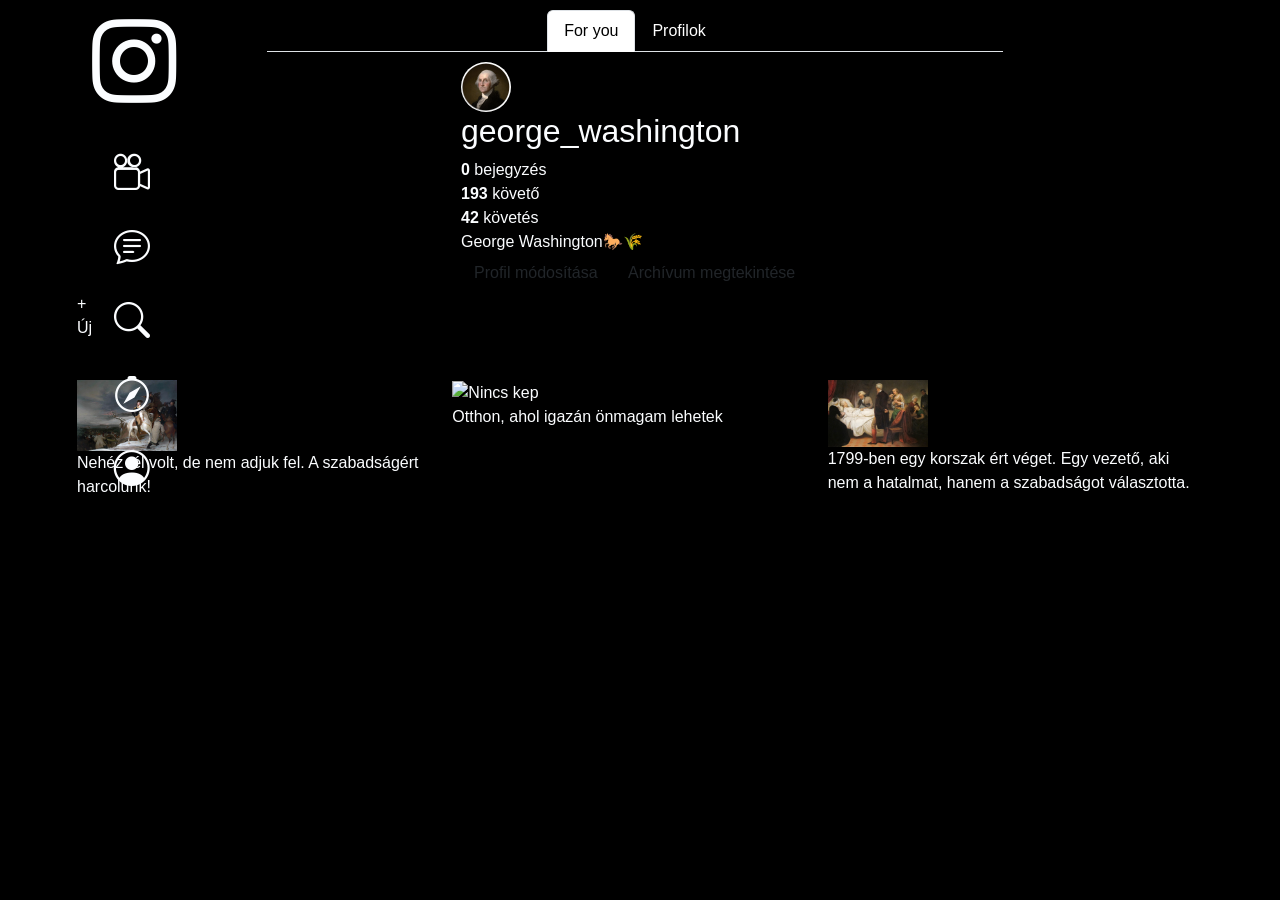
==== profilgeorge.html @ b86507fc "profilegeroge update" ====
<!-- feed - gorgetheto oldal -->

<!DOCTYPE html>
<html lang="hu">
<head>
    <meta charset="UTF-8">
    <meta name="viewport" content="width=device-width, initial-scale=1.0">
    <title>Pataky Dániel - Rácz Brigitta</title>
    <meta name="keywords" content="scroll-feed, fooldal">
    <meta name="description" content="scrolling feed">
    <link rel="shortcut icon" href="szovegek_forrasok/insta.png" type="image/x-icon">
    <link href="https://cdn.jsdelivr.net/npm/bootstrap@5.3.3/dist/css/bootstrap.min.css" rel="stylesheet">
    <script src="https://cdn.jsdelivr.net/npm/bootstrap@5.3.3/dist/js/bootstrap.bundle.min.js"></script>
    <script src="https://cdn.jsdelivr.net/npm/@popperjs/core@2.11.8/dist/umd/popper.min.js" integrity="sha384-I7E8VVD/ismYTF4hNIPjVp/Zjvgyol6VFvRkX/vR+Vc4jQkC+hVqc2pM8ODewa9r" crossorigin="anonymous"></script>
    <script src="https://cdn.jsdelivr.net/npm/bootstrap@5.3.8/dist/js/bootstrap.min.js" integrity="sha384-G/EV+4j2dNv+tEPo3++6LCgdCROaejBqfUeNjuKAiuXbjrxilcCdDz6ZAVfHWe1Y" crossorigin="anonymous"></script>
    <link href="https://cdn.jsdelivr.net/npm/bootstrap-icons/font/bootstrap-icons.css" rel="stylesheet">
    <script src="egyéb/script.js"></script>
    <link rel="stylesheet" href="profilgeorge.css">

</head>
<body>
    <main class="container">
    <div class="row">
        <aside id="left" class="col-md-2">
            
            <div class="baloldali_menu">
            <i class="insta_logo bi bi-instagram"></i>
            <div class="alsobb_resz">
            <i class="bi bi-camera-reels"></i>
            <i class="bi bi-chat-text"></i>
            <i class="bi bi-search"></i>
            <i class="bi bi-compass"></i>
            <i class="bi bi-person-circle"></i>
            </div>
            </div>
            <!-- ebbe lesz a bal oldali menurendszer -->
        </aside>
        <nav class="col-md-8 ">
           <ul class="nav nav-tabs justify-content-center ">
        <li class="nav-item">
            <a class="nav-link active" href="index.html">For you</a>
        </li>
        <li class="nav-item">
            <a class="nav-link" href="#">Profilok</a>
        </li>
        </ul>
        </nav>
    </div>
  

    <div class="col-md-2"></div>
    
            <section id="feed">
              
               <div class="container col-md-4">
                <section id="stories"><!-- insta storyk -->
                <div class="pfp_kep">
                  <img src="story_kepek/s-l1200.png" alt="washington">
                </div>
            </section>

    

    <div class="pfp-info">
      <h2>george_washington</h2>

      <div class="stats">
        <div><b>0</b> bejegyzés</div>
        <div><b>193</b> követő</div>
        <div><b>42</b> követés</div>
      </div>

      <div>George Washington🐎🌾</div>

      <div class="buttons">
        <button class="btn">Profil módosítása</button>
        <button class="btn">Archívum megtekintése</button>
      </div>
    </div>
  </div>

  <div class="sztori">
    <div class="sztorikor">+</div>
    <div>Új</div>
  </div>

  <div class="grid">
    <div class="poszt">
      <img src="georgewashington/elsoharc.jpg" alt="Nincs kep">
      <p>Nehéz tél volt, de nem adjuk fel. A szabadságért harcolunk!</p>
    </div>
    <div class="poszt">
      <img src="georgewashington/otthonbirtok.jpg" alt="Nincs kep">
      <p>Otthon, ahol igazán önmagam lehetek</p>
    </div>
    <div class="poszt">
      <img src="georgewashington/halal.jpg" alt="Nincs kep">
      <p>1799-ben egy korszak ért véget. Egy vezető, aki nem a hatalmat, hanem a szabadságot választotta.<p>
    </div>
  </div>

</div>
            </section>
        </article>
        
    </main>
</body>
</html>
---- profilgeorge.css ----
body {
    background: #000000;
    color: #fbfdff;
    font-family: Helvetica, Arial, sans-serif;
    font-size: 16px;
    margin-right: 10px;
    border-radius: 8px;
    cursor: pointer;
}


.insta_logo {
    font-size: 3.5em;
}

.baloldali_menu {
    position: fixed;
    font-size: 1.5em;
    margin-left: 15px;
    display: grid;
    gap: 20px;
}

.alsobb_resz {
    display: grid;
    font-size: 1.5em;
    margin-left: 22px;
    gap: 20px;
}

nav {
    padding: 10px;
}

.nav-link {
    color: white;
}

.nav-link:hover {
    color: white;
}

.pfp_kep img {
    width: 100%;
    border-radius: 70%;
    max-width: 50px;
}

.poszt img {
    max-width: 100px;
}


.grid {
    margin-top: 40px;
    display: grid;
    grid-template-columns: repeat(3, 1fr);
    gap: 10px;
}

section {
    margin: auto;
}
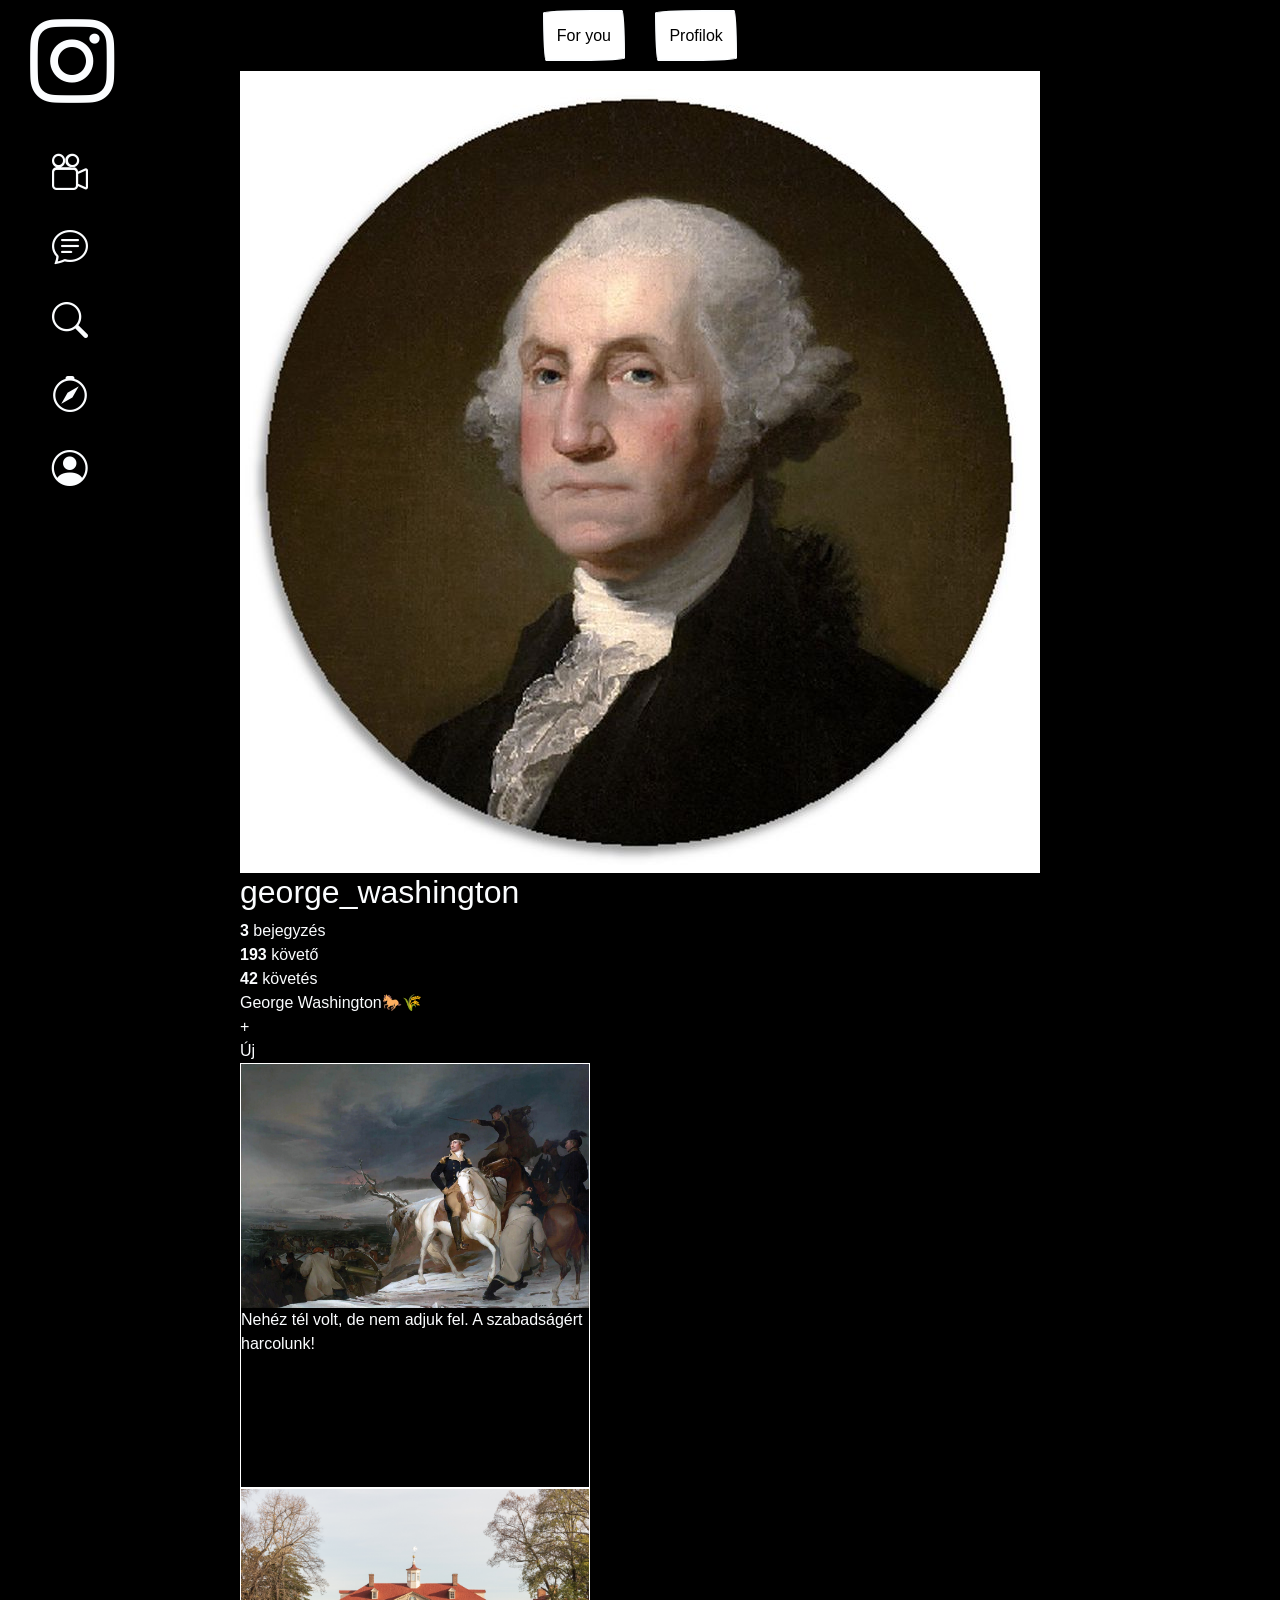
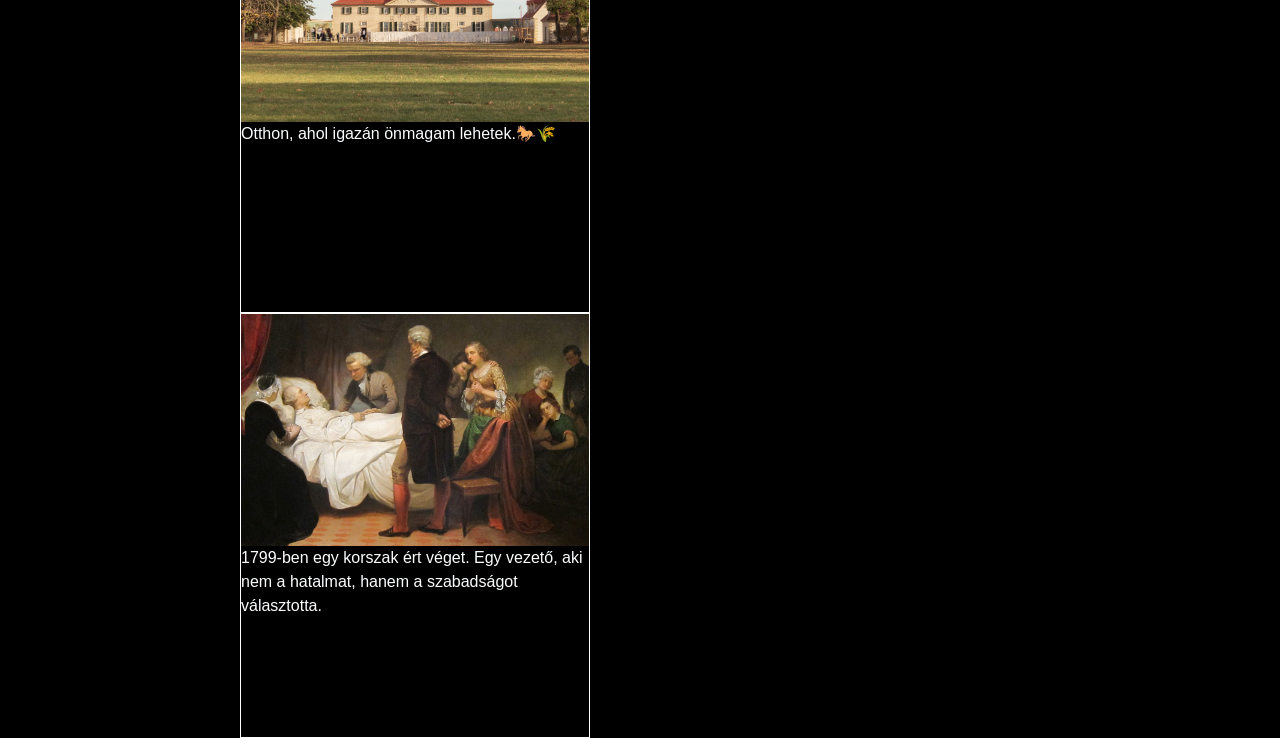
==== commit 392fcde4: "tovabbi fixek" ====
--- a/profilgeorge.html
+++ b/profilgeorge.html
@@ -1,5 +1,3 @@
-<!-- feed - gorgetheto oldal -->
-
 <!DOCTYPE html>
 <html lang="hu">
 <head>
@@ -15,94 +13,64 @@
     <script src="https://cdn.jsdelivr.net/npm/bootstrap@5.3.8/dist/js/bootstrap.min.js" integrity="sha384-G/EV+4j2dNv+tEPo3++6LCgdCROaejBqfUeNjuKAiuXbjrxilcCdDz6ZAVfHWe1Y" crossorigin="anonymous"></script>
     <link href="https://cdn.jsdelivr.net/npm/bootstrap-icons/font/bootstrap-icons.css" rel="stylesheet">
     <script src="egyéb/script.js"></script>
-    <link rel="stylesheet" href="profilgeorge.css">
-
+    <link rel="stylesheet" href="egyéb/main.css">
 </head>
 <body>
-    <main class="container">
-    <div class="row">
-        <aside id="left" class="col-md-2">
-            
-            <div class="baloldali_menu">
+    <aside id="left">
+        <div class="baloldali_menu">
             <i class="insta_logo bi bi-instagram"></i>
             <div class="alsobb_resz">
-            <i class="bi bi-camera-reels"></i>
-            <i class="bi bi-chat-text"></i>
-            <i class="bi bi-search"></i>
-            <i class="bi bi-compass"></i>
-            <i class="bi bi-person-circle"></i>
+                <i class="bi bi-camera-reels"></i>
+                <i class="bi bi-chat-text"></i>
+                <i class="bi bi-search"></i>
+                <i class="bi bi-compass"></i>
+                <i class="bi bi-person-circle"></i>
             </div>
+        </div>
+    </aside>
+    <main>
+        <nav>
+            <ul>
+                <li><a href="index.html">For you</a></li>
+                <li><a href="#">Profilok</a></li>
+            </ul>
+        </nav>
+
+        <section id="feed">
+            <div class="pfp_kep">
+                <img src="story_kepek/$n4.jpg" alt="washington">
             </div>
-            <!-- ebbe lesz a bal oldali menurendszer -->
-        </aside>
-        <nav class="col-md-8 ">
-           <ul class="nav nav-tabs justify-content-center ">
-        <li class="nav-item">
-            <a class="nav-link active" href="index.html">For you</a>
-        </li>
-        <li class="nav-item">
-            <a class="nav-link" href="#">Profilok</a>
-        </li>
-        </ul>
-        </nav>
-    </div>
-  
 
-    <div class="col-md-2"></div>
-    
-            <section id="feed">
-              
-               <div class="container col-md-4">
-                <section id="stories"><!-- insta storyk -->
-                <div class="pfp_kep">
-                  <img src="story_kepek/s-l1200.png" alt="washington">
+            <div class="pfp-info">
+                <h2>george_washington</h2>
+                <div class="stats">
+                    <div><b>3</b> bejegyzés</div>
+                    <div><b>193</b> követő</div>
+                    <div><b>42</b> követés</div>
                 </div>
-            </section>
+                <div>George Washington🐎🌾</div>
+            </div>
 
-    
+            <div class="sztori">
+                <div class="sztorikor">+</div>
+                <div>Új</div>
+            </div>
 
-    <div class="pfp-info">
-      <h2>george_washington</h2>
-
-      <div class="stats">
-        <div><b>0</b> bejegyzés</div>
-        <div><b>193</b> követő</div>
-        <div><b>42</b> követés</div>
-      </div>
-
-      <div>George Washington🐎🌾</div>
-
-      <div class="buttons">
-        <button class="btn">Profil módosítása</button>
-        <button class="btn">Archívum megtekintése</button>
-      </div>
-    </div>
-  </div>
-
-  <div class="sztori">
-    <div class="sztorikor">+</div>
-    <div>Új</div>
-  </div>
-
-  <div class="grid">
-    <div class="poszt">
-      <img src="georgewashington/elsoharc.jpg" alt="Nincs kep">
-      <p>Nehéz tél volt, de nem adjuk fel. A szabadságért harcolunk!</p>
-    </div>
-    <div class="poszt">
-      <img src="georgewashington/otthonbirtok.jpg" alt="Nincs kep">
-      <p>Otthon, ahol igazán önmagam lehetek</p>
-    </div>
-    <div class="poszt">
-      <img src="georgewashington/halal.jpg" alt="Nincs kep">
-      <p>1799-ben egy korszak ért véget. Egy vezető, aki nem a hatalmat, hanem a szabadságot választotta.<p>
-    </div>
-  </div>
-
-</div>
-            </section>
-        </article>
-        
+            <div class="grid">
+                <div class="poszt">
+                    <img src="georgewashington/$n01.jpg" alt="Nincs kep">
+                    <p>Nehéz tél volt, de nem adjuk fel. A szabadságért harcolunk!</p>
+                </div>
+                <div class="poszt">
+                    <img src="georgewashington/$n04.jpg" alt="Nincs kep">
+                    <p>Otthon, ahol igazán önmagam lehetek.🐎🌾</p>
+                </div>
+                <div class="poszt">
+                    <img src="georgewashington/$n03.jpg" alt="Nincs kep">
+                    <p>1799-ben egy korszak ért véget. Egy vezető, aki nem a hatalmat, hanem a szabadságot választotta.</p>
+                </div>
+            </div>
+        </section>
     </main>
 </body>
 </html>
--- a/egyéb/main.css
+++ b/egyéb/main.css
@@ -0,0 +1,228 @@
+body {
+    background: #000000;
+    color: #fbfdff;
+    font-family: Helvetica, Arial, sans-serif;
+    font-size: 16px;
+
+}
+
+main {
+    margin: 0 auto;
+    max-width: 800px;
+}
+
+nav {
+    border-bottom: solid 2px white;
+    text-align: center;
+    padding: 10px;
+}
+
+li {
+
+
+  align-self: center;
+  background-color: #fff;
+  border-radius: 15px 225px 255px 15px 15px 255px 225px 15px;
+  border-style: solid;
+  border-width: 2px;
+  cursor: pointer;
+  font-size: 1rem;
+  line-height: 23px;
+  padding: .75rem;
+  border-bottom-left-radius: 15px 255px;
+  border-bottom-right-radius: 225px 15px;
+  border-top-left-radius: 255px 15px;
+  border-top-right-radius: 15px 225px;
+  
+
+}
+
+nav a {
+    text-decoration: none;
+    color: rgb(0, 0, 0);
+
+
+}
+ul {
+    display: grid;
+    grid-template-columns: 1fr 1fr;
+    list-style-type: none;
+    gap: 30px;
+    width: fit-content;
+    margin: 0 auto;
+    padding: 0;
+}
+.poszt {
+    width: 350px;
+    height: 425px;
+    border: 1px solid white;
+}
+
+.cimsor {
+    display: inline-flex;
+    font-size: small;
+}
+
+.cimsor h2 {
+    margin-top: 12px;
+}
+
+.cimsor p {
+    margin-left: 3px;
+    margin-top: 20px;
+}
+
+.cimsor img {
+    border-radius: 70%;
+    max-width: 50px;
+}
+
+.poszt img {
+    width: 100%;
+}
+
+.btn-outline-danger{
+    border: none;
+}
+
+.megosztas {
+    padding-left: 12px;
+}
+
+.pipa {
+    margin-top: 19px;
+    margin-left: 3px;
+}
+
+.pipa_alul {
+    margin-top: 4px;
+    margin-left: 3px;
+    font-size: 0.75em;
+}
+
+.posztszoveg {
+    font-size: 0.95em;
+    margin-left: 5px;
+}
+
+.cimsor_alul {
+    padding: 5px;
+     margin-top: 0;
+     display: inline-flex;
+     font-size: small;
+}
+.insta_logo {
+    font-size: 3.5em;
+
+}
+
+.stories_kepek img {
+    border-radius: 100%;
+    max-width: 100px;
+    max-height: 100px;
+    border: 2px solid red;
+}
+
+/* ezt muszaj volt flexel mert mashogy nem ment. */
+.stories_kepek {
+    margin-top: 20px;
+    gap: 75px;
+    margin-bottom:30px;
+    display: flex;
+    justify-content: center;
+
+}
+
+
+.stories_kepek img:hover {
+    cursor: pointer;
+}
+
+#washington_story i:hover, #napoleon_story i:hover {
+    cursor: pointer;
+}
+
+#washington_story img, #napoleon_story img {
+    max-width: 90%;
+    max-height: 90%;
+    margin-top: 50px;
+}
+
+#washington_story,#napoleon_story {
+    position: fixed;   
+    text-align: center;
+    top: 0;
+    left: 0;
+    width: 100%;
+    height: 100%;
+    background: rgba(0,0,0,0.9); 
+    display: none; 
+    z-index: 9999;
+}
+
+#washington_story i, #napoleon_story i {
+    font-size: 3em;
+    position: absolute;
+    right: 5px;
+}
+
+.baloldali_menu {
+    position: fixed;
+    left:0;
+    font-size: 1.5em;
+    margin-left: 30px;
+    display: grid;
+    gap: 20px;
+
+}
+.alsobb_resz {
+    display: grid;
+    font-size: 1.5em;
+    margin-left: 22px;
+    gap: 20px;
+
+}
+
+
+
+
+@media screen and (max-width:775px) {
+    .baloldali_menu {
+        position: relative;
+        grid-template-columns: 1fr 1fr;
+    }
+    .alsobb_resz {
+        grid-template-columns: 1fr 1fr 1fr 1fr 1fr;
+        padding: 10px;
+        align-items: center;
+        margin: auto;
+    }
+    
+}
+@media screen and (max-width:420px) {
+    .alsobb_resz {
+        grid-template-columns: 1fr 1fr 1fr;
+    }
+    .poszt {
+        height: 425px;
+        width: 300px;
+    }
+    ul {
+        grid-template-columns: 1fr;
+    }
+
+    
+}
+@media screen and (max-width:320px) {
+    .alsobb_resz {
+        grid-template-columns: 1fr 1fr ;
+    }
+    .poszt {
+        height: 425px;
+        width: 250px;
+    }
+    #washington_story i, #napoleon_story i {
+        font-size: 2em;
+    }
+    
+}
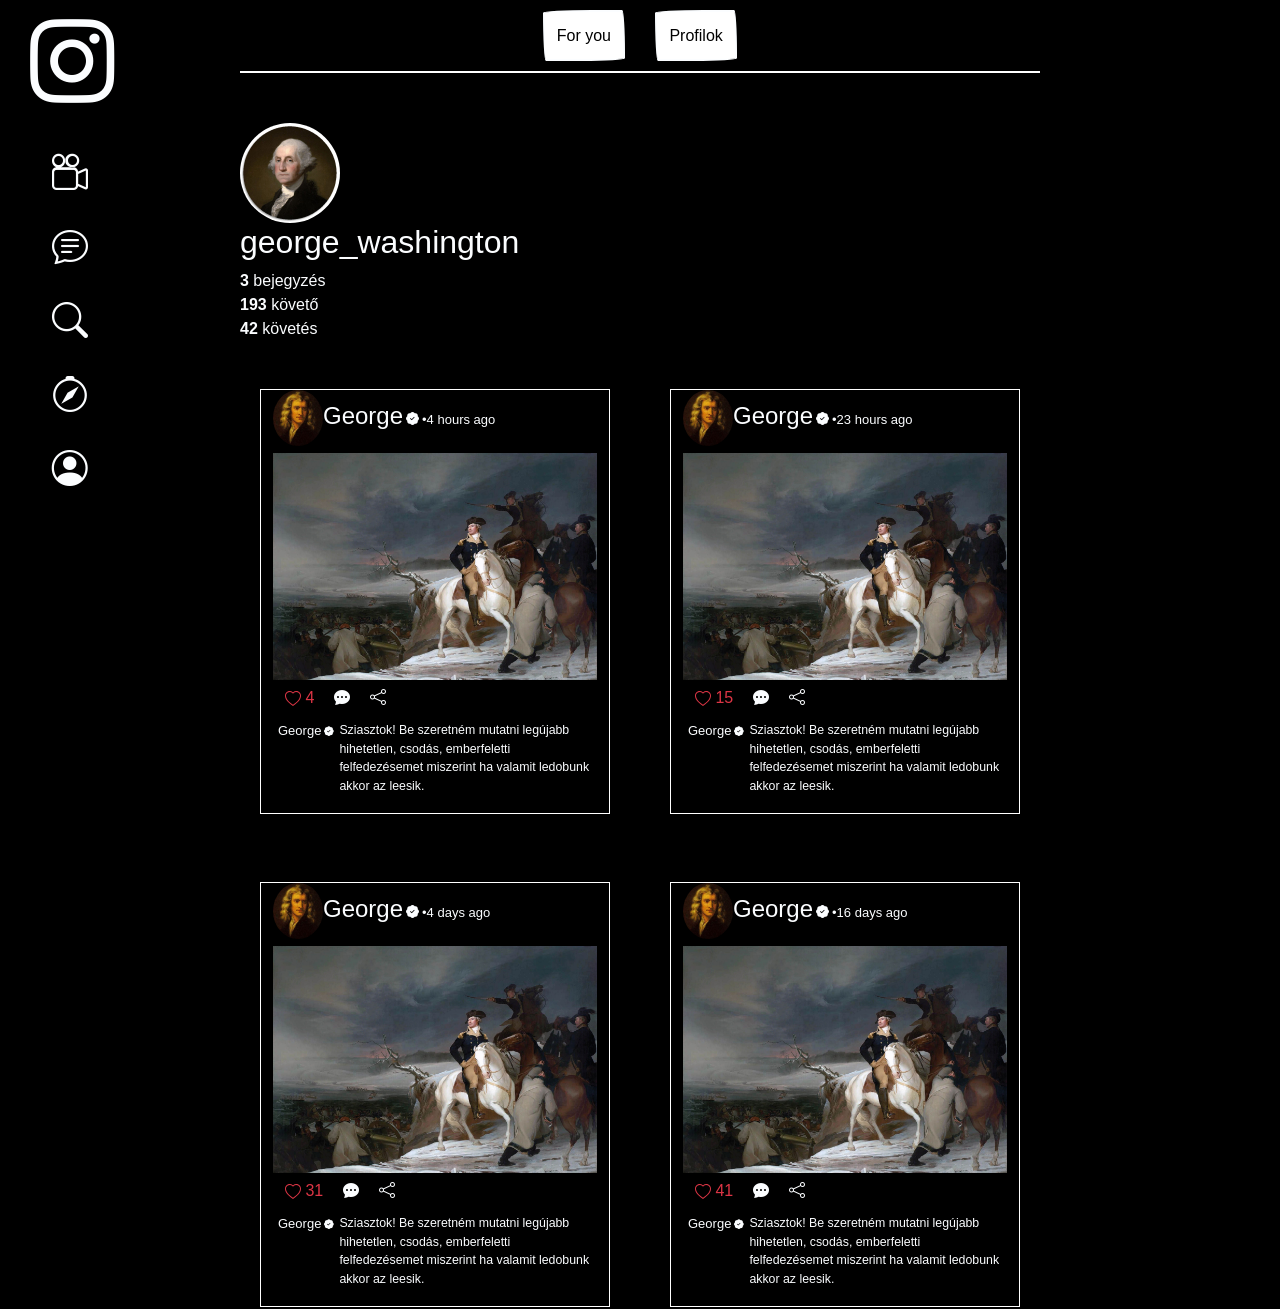
==== commit 07666651: "george profil fejlesztes" ====
--- a/profilgeorge.html
+++ b/profilgeorge.html
@@ -13,7 +13,7 @@
     <script src="https://cdn.jsdelivr.net/npm/bootstrap@5.3.8/dist/js/bootstrap.min.js" integrity="sha384-G/EV+4j2dNv+tEPo3++6LCgdCROaejBqfUeNjuKAiuXbjrxilcCdDz6ZAVfHWe1Y" crossorigin="anonymous"></script>
     <link href="https://cdn.jsdelivr.net/npm/bootstrap-icons/font/bootstrap-icons.css" rel="stylesheet">
     <script src="egyéb/script.js"></script>
-    <link rel="stylesheet" href="egyéb/main.css">
+    <link rel="stylesheet" href="/profilgeorge.css">
 </head>
 <body>
     <aside id="left">
@@ -36,39 +36,153 @@
             </ul>
         </nav>
 
-        <section id="feed">
             <div class="pfp_kep">
                 <img src="story_kepek/$n4.jpg" alt="washington">
             </div>
 
             <div class="pfp-info">
                 <h2>george_washington</h2>
+                </div>
                 <div class="stats">
                     <div><b>3</b> bejegyzés</div>
                     <div><b>193</b> követő</div>
                     <div><b>42</b> követés</div>
-                </div>
-                <div>George Washington🐎🌾</div>
+                
             </div>
 
-            <div class="sztori">
-                <div class="sztorikor">+</div>
-                <div>Új</div>
-            </div>
 
-            <div class="grid">
-                <div class="poszt">
-                    <img src="georgewashington/$n01.jpg" alt="Nincs kep">
-                    <p>Nehéz tél volt, de nem adjuk fel. A szabadságért harcolunk!</p>
-                </div>
-                <div class="poszt">
-                    <img src="georgewashington/$n04.jpg" alt="Nincs kep">
-                    <p>Otthon, ahol igazán önmagam lehetek.🐎🌾</p>
-                </div>
-                <div class="poszt">
-                    <img src="georgewashington/$n03.jpg" alt="Nincs kep">
-                    <p>1799-ben egy korszak ért véget. Egy vezető, aki nem a hatalmat, hanem a szabadságot választotta.</p>
-                </div>
+            <section id="feed">
+              <div class="poszt container mt-5"> 
+                                    
+                                    <div class="cimsor">
+                                        <img src="kepek/$n1.jpg" alt="George">
+                                    <h2 class="h4">George</h2>
+                                    <i class="pipa bi bi-patch-check-fill"></i>
+                                        <p>•4 hours ago</p>
+                                    </div>
+                                    <img src="georgewashington/$n01.jpg" alt="Nincs kep">
+                                    
+                                    <div class="d-flex align-items-center gap-2"> 
+                                        <button type="button" onclick="" id="like" class="btn btn-outline-danger">
+                                <svg xmlns="http://www.w3.org/2000/svg" width="16" height="16" fill="currentColor" class="bi bi-heart" viewBox="0 0 16 16">
+                                    <path d="m8 2.748-.717-.737C5.6.281 2.514.878 1.4 3.053c-.523 1.023-.641 2.5.314 4.385.92 1.815 2.834 3.989 6.286 6.357 3.452-2.368 5.365-4.542 6.286-6.357.955-1.886.838-3.362.314-4.385C13.486.878 10.4.28 8.717 2.01zM8 15C-7.333 4.868 3.279-3.04 7.824 1.143q.09.083.176.171a3 3 0 0 1 .176-.17C12.72-3.042 23.333 4.867 8 15"></path>
+                                    </svg>
+                                    <span id="likeCount1">4</span>
+                            </button>
+                            <i class="bi bi-chat-dots-fill"></i>
+                            <i class="megosztas bi bi-share"></i>
+                            </div>
+                            <div class="cimsor_alul">
+                                    <p>George</p>
+                                    <i class="pipa_alul bi bi-patch-check-fill"></i>
+                                    <p class="posztszoveg">Sziasztok! Be szeretném mutatni legújabb hihetetlen, csodás, emberfeletti felfedezésemet miszerint ha valamit ledobunk akkor az leesik.</p>
+
+
+                                    </div>
+                                    
+                                </div>
+
+
+
+                                <!--  -->
+
+
+
+                                <div class="poszt container mt-5"> 
+                                    
+                                    <div class="cimsor">
+                                        <img src="kepek/$n1.jpg" alt="George">
+                                    <h2 class="h4">George</h2>
+                                    <i class="pipa bi bi-patch-check-fill"></i>
+                                        <p>•23 hours ago</p>
+                                    </div>
+                                    <img src="georgewashington/$n01.jpg" alt="Nincs kep">
+                                    
+                                    <div class="d-flex align-items-center gap-2"> 
+                                        <button type="button" onclick="" id="like" class="btn btn-outline-danger">
+                                <svg xmlns="http://www.w3.org/2000/svg" width="16" height="16" fill="currentColor" class="bi bi-heart" viewBox="0 0 16 16">
+                                    <path d="m8 2.748-.717-.737C5.6.281 2.514.878 1.4 3.053c-.523 1.023-.641 2.5.314 4.385.92 1.815 2.834 3.989 6.286 6.357 3.452-2.368 5.365-4.542 6.286-6.357.955-1.886.838-3.362.314-4.385C13.486.878 10.4.28 8.717 2.01zM8 15C-7.333 4.868 3.279-3.04 7.824 1.143q.09.083.176.171a3 3 0 0 1 .176-.17C12.72-3.042 23.333 4.867 8 15"></path>
+                                    </svg>
+                                    <span id="likeCount1">15</span>
+                            </button>
+                            <i class="bi bi-chat-dots-fill"></i>
+                            <i class="megosztas bi bi-share"></i>
+                            </div>
+                            <div class="cimsor_alul">
+                                    <p>George</p>
+                                    <i class="pipa_alul bi bi-patch-check-fill"></i>
+                                    <p class="posztszoveg">Sziasztok! Be szeretném mutatni legújabb hihetetlen, csodás, emberfeletti felfedezésemet miszerint ha valamit ledobunk akkor az leesik.</p>
+
+
+                                    </div>
+                                    
+                                </div>
+
+
+
+<!--  -->
+                                <div class="poszt container mt-5"> 
+                                    
+                                    <div class="cimsor">
+                                        <img src="kepek/$n1.jpg" alt="George">
+                                    <h2 class="h4">George</h2>
+                                    <i class="pipa bi bi-patch-check-fill"></i>
+                                        <p>•4 days ago</p>
+                                    </div>
+                                    <img src="georgewashington/$n01.jpg" alt="Nincs kep">
+                                    
+                                    <div class="d-flex align-items-center gap-2"> 
+                                        <button type="button" onclick="" id="like" class="btn btn-outline-danger">
+                                <svg xmlns="http://www.w3.org/2000/svg" width="16" height="16" fill="currentColor" class="bi bi-heart" viewBox="0 0 16 16">
+                                    <path d="m8 2.748-.717-.737C5.6.281 2.514.878 1.4 3.053c-.523 1.023-.641 2.5.314 4.385.92 1.815 2.834 3.989 6.286 6.357 3.452-2.368 5.365-4.542 6.286-6.357.955-1.886.838-3.362.314-4.385C13.486.878 10.4.28 8.717 2.01zM8 15C-7.333 4.868 3.279-3.04 7.824 1.143q.09.083.176.171a3 3 0 0 1 .176-.17C12.72-3.042 23.333 4.867 8 15"></path>
+                                    </svg>
+                                    <span id="likeCount1">31</span>
+                            </button>
+                            <i class="bi bi-chat-dots-fill"></i>
+                            <i class="megosztas bi bi-share"></i>
+                            </div>
+                            <div class="cimsor_alul">
+                                    <p>George</p>
+                                    <i class="pipa_alul bi bi-patch-check-fill"></i>
+                                    <p class="posztszoveg">Sziasztok! Be szeretném mutatni legújabb hihetetlen, csodás, emberfeletti felfedezésemet miszerint ha valamit ledobunk akkor az leesik.</p>
+
+
+                                    </div>
+                                    
+                                </div>
+
+                                 <div class="poszt container mt-5"> 
+                                    
+                                    <div class="cimsor">
+                                        <img src="kepek/$n1.jpg" alt="George">
+                                    <h2 class="h4">George</h2>
+                                    <i class="pipa bi bi-patch-check-fill"></i>
+                                        <p>•16 days ago</p>
+                                    </div>
+                                    <img src="georgewashington/$n01.jpg" alt="Nincs kep">
+                                    
+                                    <div class="d-flex align-items-center gap-2"> 
+                                        <button type="button" onclick="" id="like" class="btn btn-outline-danger">
+                                <svg xmlns="http://www.w3.org/2000/svg" width="16" height="16" fill="currentColor" class="bi bi-heart" viewBox="0 0 16 16">
+                                    <path d="m8 2.748-.717-.737C5.6.281 2.514.878 1.4 3.053c-.523 1.023-.641 2.5.314 4.385.92 1.815 2.834 3.989 6.286 6.357 3.452-2.368 5.365-4.542 6.286-6.357.955-1.886.838-3.362.314-4.385C13.486.878 10.4.28 8.717 2.01zM8 15C-7.333 4.868 3.279-3.04 7.824 1.143q.09.083.176.171a3 3 0 0 1 .176-.17C12.72-3.042 23.333 4.867 8 15"></path>
+                                    </svg>
+                                    <span id="likeCount1">41</span>
+                            </button>
+                            <i class="bi bi-chat-dots-fill"></i>
+                            <i class="megosztas bi bi-share"></i>
+                            </div>
+                            <div class="cimsor_alul">
+                                    <p>George</p>
+                                    <i class="pipa_alul bi bi-patch-check-fill"></i>
+                                    <p class="posztszoveg">Sziasztok! Be szeretném mutatni legújabb hihetetlen, csodás, emberfeletti felfedezésemet miszerint ha valamit ledobunk akkor az leesik.</p>
+
+
+                                    </div>
+                                    
+                                </div>
+
+                                
+            </section>
             </div>
         </section>
     </main>
--- a/profilgeorge.css
+++ b/profilgeorge.css
@@ -0,0 +1,139 @@
+body {
+    background: #000000;
+    color: #fbfdff;
+    font-family: Helvetica, Arial, sans-serif;
+    font-size: 16px;
+}
+
+main {
+    margin: 0 auto;
+    max-width: 800px;
+}
+
+nav {
+    border-bottom: solid 2px white;
+    text-align: center;
+    padding: 10px;
+}
+
+ul {
+    display: grid;
+    grid-template-columns: 1fr 1fr;
+    list-style-type: none;
+    gap: 30px;
+    width: fit-content;
+    margin: 0 auto;
+    padding: 0;
+}
+
+li {
+    align-self: center;
+    background-color: #fff;
+    border-style: solid;
+    border-width: 2px;
+    cursor: pointer;
+    font-size: 1rem;
+    line-height: 23px;
+    padding: .75rem;
+    border-bottom-left-radius: 15px 255px;
+    border-bottom-right-radius: 225px 15px;
+    border-top-left-radius: 255px 15px;
+    border-top-right-radius: 15px 225px;
+}
+
+nav a {
+    text-decoration: none;
+    color: rgb(0, 0, 0);
+}
+
+.insta_logo {
+    font-size: 3.5em;
+}
+
+.baloldali_menu {
+    position: fixed;
+    left: 0;
+    font-size: 1.5em;
+    margin-left: 30px;
+    display: grid;
+    gap: 20px;
+}
+
+.alsobb_resz {
+    display: grid;
+    font-size: 1.5em;
+    margin-left: 22px;
+    gap: 20px;
+}
+
+.pfp_kep img {
+    border-radius: 70%;
+    max-width: 100px;
+    margin-top: 50px;
+}
+
+#feed {
+    margin: auto;
+    display: grid;
+    grid-template-columns: 1fr 1fr;
+    gap: 20px;
+}
+
+.poszt {
+    width: 350px;
+    height: 425px;
+    border: 1px solid white;
+}
+
+.cimsor {
+    display: inline-flex;
+    font-size: small;
+}
+
+.cimsor h2 {
+    margin-top: 12px;
+}
+
+.cimsor p {
+    margin-left: 3px;
+    margin-top: 20px;
+}
+
+.cimsor img {
+    border-radius: 70%;
+    max-width: 50px;
+}
+
+.poszt img {
+    width: 100%;
+}
+
+.btn-outline-danger{
+    border: none;
+}
+
+.megosztas {
+    padding-left: 12px;
+}
+
+.pipa {
+    margin-top: 19px;
+    margin-left: 3px;
+}
+
+.pipa_alul {
+    margin-top: 4px;
+    margin-left: 3px;
+    font-size: 0.75em;
+}
+
+.posztszoveg {
+    font-size: 0.95em;
+    margin-left: 5px;
+}
+
+.cimsor_alul {
+    padding: 5px;
+     margin-top: 0;
+     display: inline-flex;
+     font-size: small;}
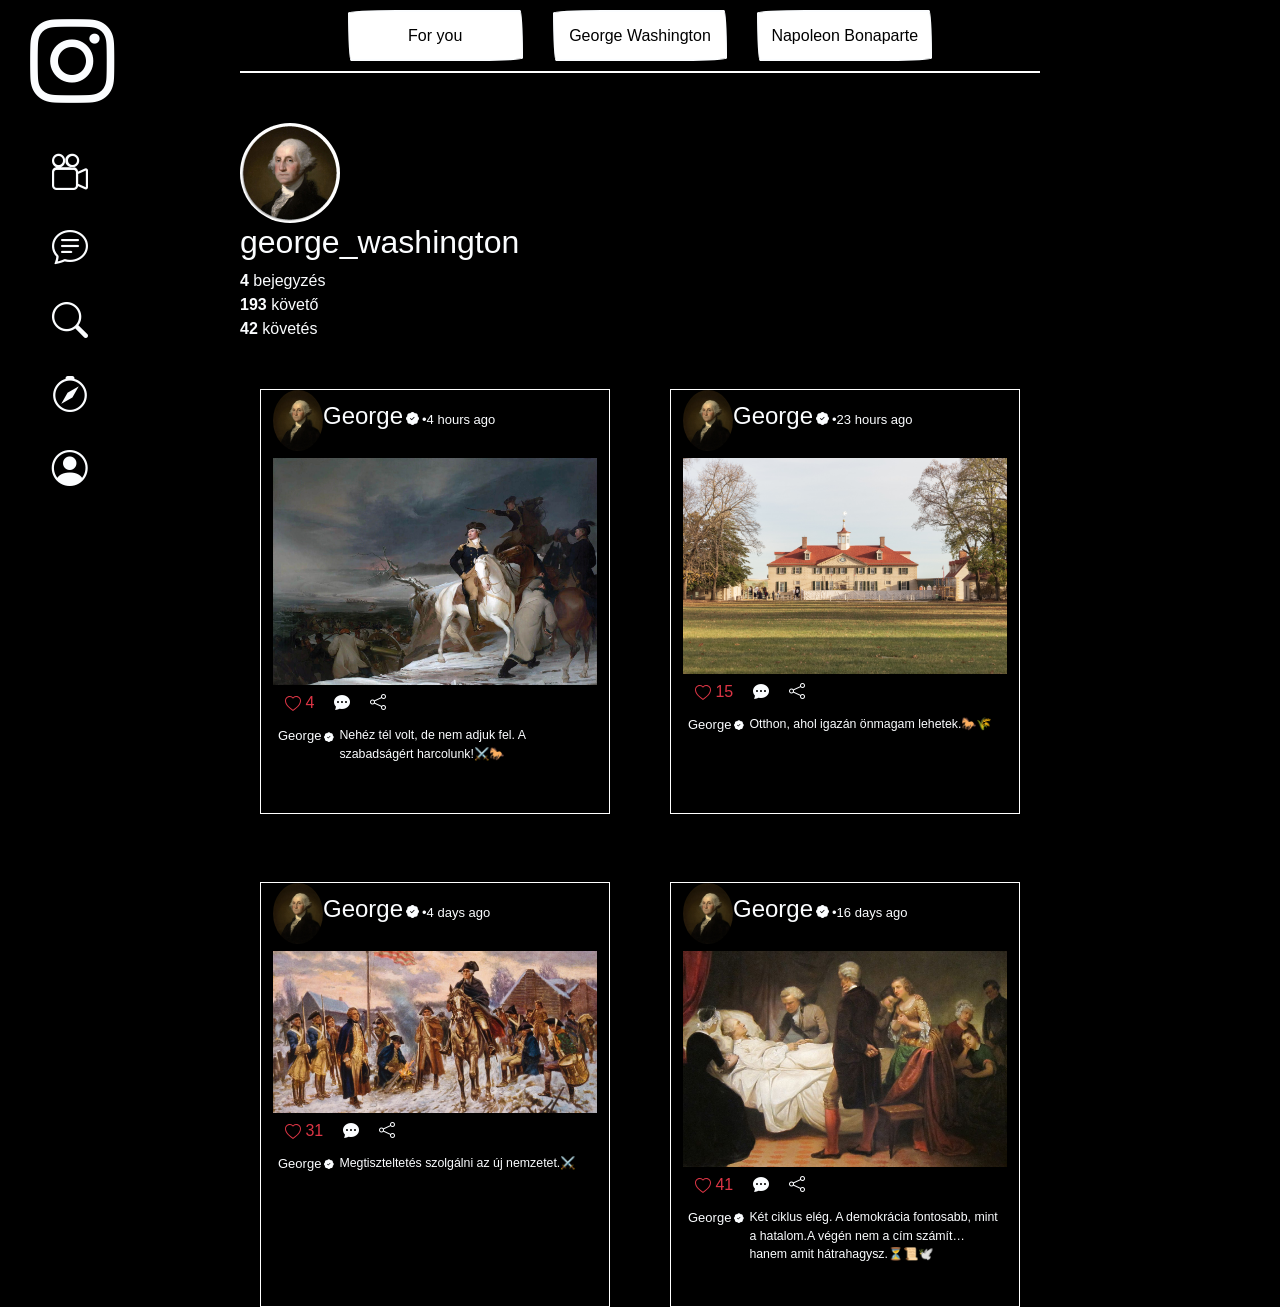
==== commit d86ae6b4: "css+html" ====
--- a/profilgeorge.html
+++ b/profilgeorge.html
@@ -13,7 +13,7 @@
     <script src="https://cdn.jsdelivr.net/npm/bootstrap@5.3.8/dist/js/bootstrap.min.js" integrity="sha384-G/EV+4j2dNv+tEPo3++6LCgdCROaejBqfUeNjuKAiuXbjrxilcCdDz6ZAVfHWe1Y" crossorigin="anonymous"></script>
     <link href="https://cdn.jsdelivr.net/npm/bootstrap-icons/font/bootstrap-icons.css" rel="stylesheet">
     <script src="egyéb/script.js"></script>
-    <link rel="stylesheet" href="/profilgeorge.css">
+    <link rel="stylesheet" href="profilgeorge.css">
 </head>
 <body>
     <aside id="left">
@@ -32,7 +32,8 @@
         <nav>
             <ul>
                 <li><a href="index.html">For you</a></li>
-                <li><a href="#">Profilok</a></li>
+                <li><a href="#">George Washington</a></li>
+                <li><a href="profilnapoleon.html">Napoleon Bonaparte</a></li>
             </ul>
         </nav>
 
@@ -44,7 +45,7 @@
                 <h2>george_washington</h2>
                 </div>
                 <div class="stats">
-                    <div><b>3</b> bejegyzés</div>
+                    <div><b>4</b> bejegyzés</div>
                     <div><b>193</b> követő</div>
                     <div><b>42</b> követés</div>
                 
@@ -55,7 +56,7 @@
               <div class="poszt container mt-5"> 
                                     
                                     <div class="cimsor">
-                                        <img src="kepek/$n1.jpg" alt="George">
+                                        <img src="kepek/$n2.jpg" alt="George">
                                     <h2 class="h4">George</h2>
                                     <i class="pipa bi bi-patch-check-fill"></i>
                                         <p>•4 hours ago</p>
@@ -75,7 +76,7 @@
                             <div class="cimsor_alul">
                                     <p>George</p>
                                     <i class="pipa_alul bi bi-patch-check-fill"></i>
-                                    <p class="posztszoveg">Sziasztok! Be szeretném mutatni legújabb hihetetlen, csodás, emberfeletti felfedezésemet miszerint ha valamit ledobunk akkor az leesik.</p>
+                                    <p class="posztszoveg">Nehéz tél volt, de nem adjuk fel. A szabadságért harcolunk!⚔️🐎</p>
 
 
                                     </div>
@@ -91,12 +92,12 @@
                                 <div class="poszt container mt-5"> 
                                     
                                     <div class="cimsor">
-                                        <img src="kepek/$n1.jpg" alt="George">
+                                        <img src="kepek/$n2.jpg" alt="George">
                                     <h2 class="h4">George</h2>
                                     <i class="pipa bi bi-patch-check-fill"></i>
                                         <p>•23 hours ago</p>
                                     </div>
-                                    <img src="georgewashington/$n01.jpg" alt="Nincs kep">
+                                    <img src="georgewashington/$n04.jpg" alt="Nincs kep">
                                     
                                     <div class="d-flex align-items-center gap-2"> 
                                         <button type="button" onclick="" id="like" class="btn btn-outline-danger">
@@ -111,7 +112,7 @@
                             <div class="cimsor_alul">
                                     <p>George</p>
                                     <i class="pipa_alul bi bi-patch-check-fill"></i>
-                                    <p class="posztszoveg">Sziasztok! Be szeretném mutatni legújabb hihetetlen, csodás, emberfeletti felfedezésemet miszerint ha valamit ledobunk akkor az leesik.</p>
+                                    <p class="posztszoveg">Otthon, ahol igazán önmagam lehetek.🐎🌾</p>
 
 
                                     </div>
@@ -124,12 +125,12 @@
                                 <div class="poszt container mt-5"> 
                                     
                                     <div class="cimsor">
-                                        <img src="kepek/$n1.jpg" alt="George">
+                                        <img src="kepek/$n2.jpg" alt="George">
                                     <h2 class="h4">George</h2>
                                     <i class="pipa bi bi-patch-check-fill"></i>
                                         <p>•4 days ago</p>
                                     </div>
-                                    <img src="georgewashington/$n01.jpg" alt="Nincs kep">
+                                    <img src="georgewashington/topic-valley-forge-gettyimages-144100755-Large.jpeg" alt="Nincs kep">
                                     
                                     <div class="d-flex align-items-center gap-2"> 
                                         <button type="button" onclick="" id="like" class="btn btn-outline-danger">
@@ -144,7 +145,7 @@
                             <div class="cimsor_alul">
                                     <p>George</p>
                                     <i class="pipa_alul bi bi-patch-check-fill"></i>
-                                    <p class="posztszoveg">Sziasztok! Be szeretném mutatni legújabb hihetetlen, csodás, emberfeletti felfedezésemet miszerint ha valamit ledobunk akkor az leesik.</p>
+                                    <p class="posztszoveg">Megtiszteltetés szolgálni az új nemzetet.⚔️</p>
 
 
                                     </div>
@@ -154,12 +155,12 @@
                                  <div class="poszt container mt-5"> 
                                     
                                     <div class="cimsor">
-                                        <img src="kepek/$n1.jpg" alt="George">
+                                        <img src="kepek/$n2.jpg" alt="George">
                                     <h2 class="h4">George</h2>
                                     <i class="pipa bi bi-patch-check-fill"></i>
                                         <p>•16 days ago</p>
                                     </div>
-                                    <img src="georgewashington/$n01.jpg" alt="Nincs kep">
+                                    <img src="georgewashington/$n03.jpg" alt="Nincs kep">
                                     
                                     <div class="d-flex align-items-center gap-2"> 
                                         <button type="button" onclick="" id="like" class="btn btn-outline-danger">
@@ -174,7 +175,7 @@
                             <div class="cimsor_alul">
                                     <p>George</p>
                                     <i class="pipa_alul bi bi-patch-check-fill"></i>
-                                    <p class="posztszoveg">Sziasztok! Be szeretném mutatni legújabb hihetetlen, csodás, emberfeletti felfedezésemet miszerint ha valamit ledobunk akkor az leesik.</p>
+                                    <p class="posztszoveg">Két ciklus elég. A demokrácia fontosabb, mint a hatalom.A végén nem a cím számít… hanem amit hátrahagysz.⏳📜🕊️</p>
 
 
                                     </div>
--- a/profilgeorge.css
+++ b/profilgeorge.css
@@ -18,7 +18,7 @@
 
 ul {
     display: grid;
-    grid-template-columns: 1fr 1fr;
+    grid-template-columns: 1fr 1fr 1fr;
     list-style-type: none;
     gap: 30px;
     width: fit-content;
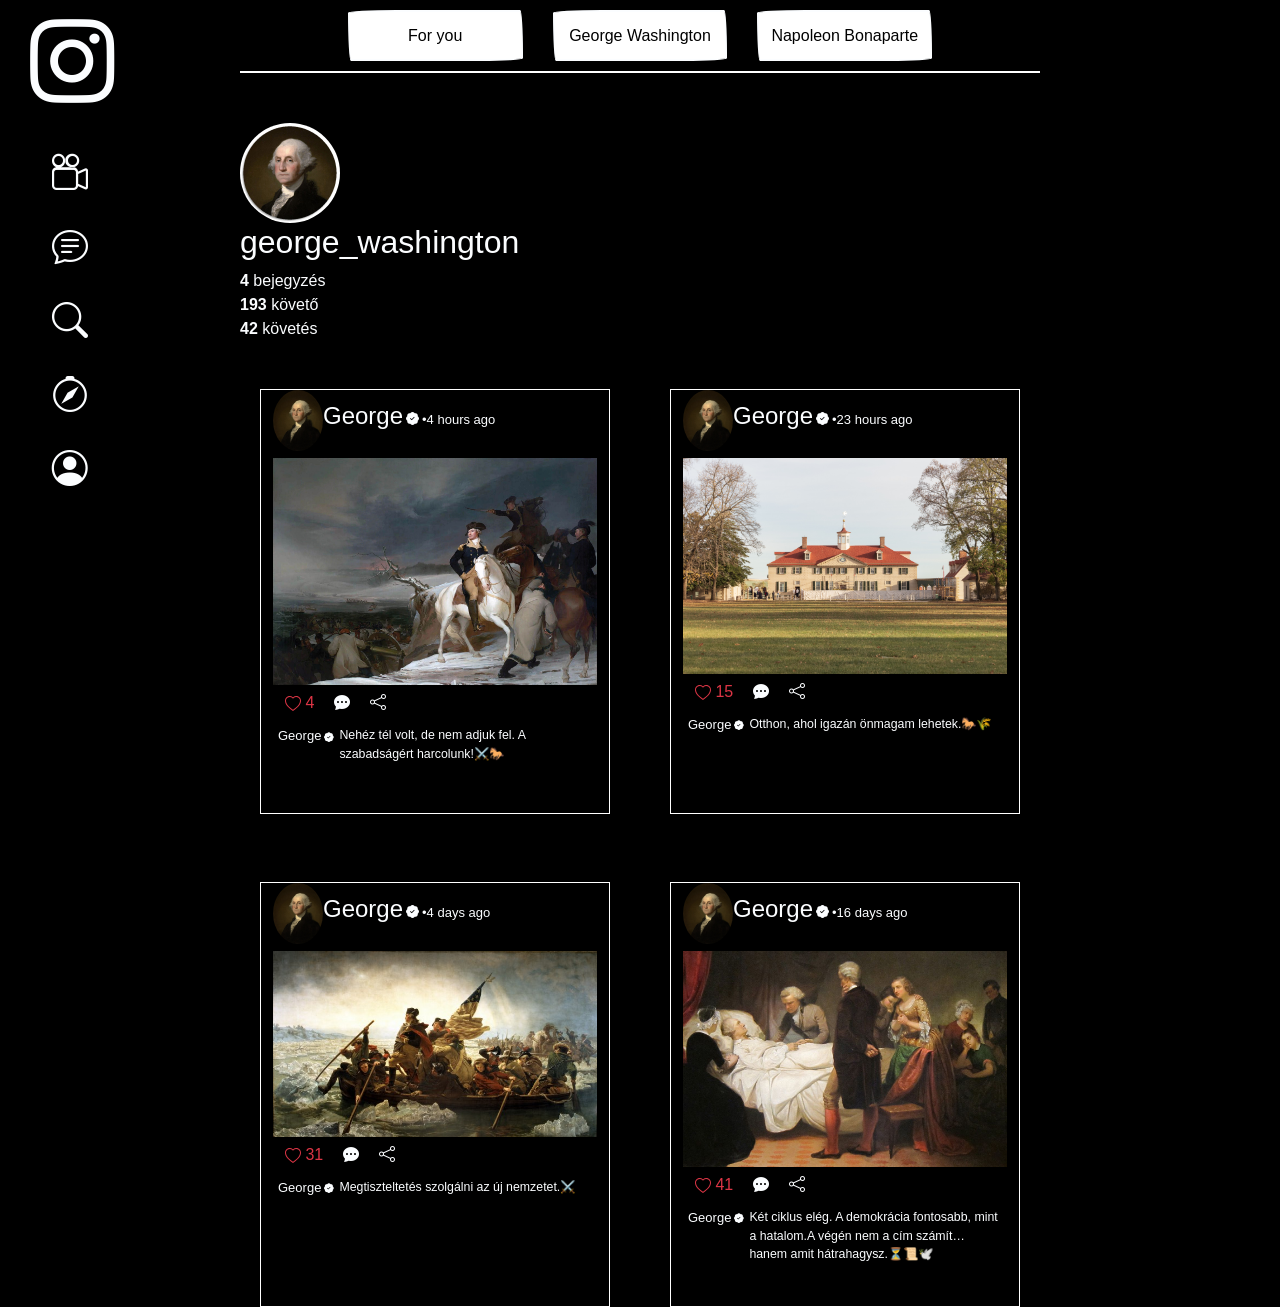
==== commit a1d32891: "kepek" ====
--- a/profilgeorge.html
+++ b/profilgeorge.html
@@ -130,7 +130,7 @@
                                     <i class="pipa bi bi-patch-check-fill"></i>
                                         <p>•4 days ago</p>
                                     </div>
-                                    <img src="georgewashington/topic-valley-forge-gettyimages-144100755-Large.jpeg" alt="Nincs kep">
+                                    <img src="georgewashington/8.82 MBN_600.jpg" alt="Nincs kep">
                                     
                                     <div class="d-flex align-items-center gap-2"> 
                                         <button type="button" onclick="" id="like" class="btn btn-outline-danger">
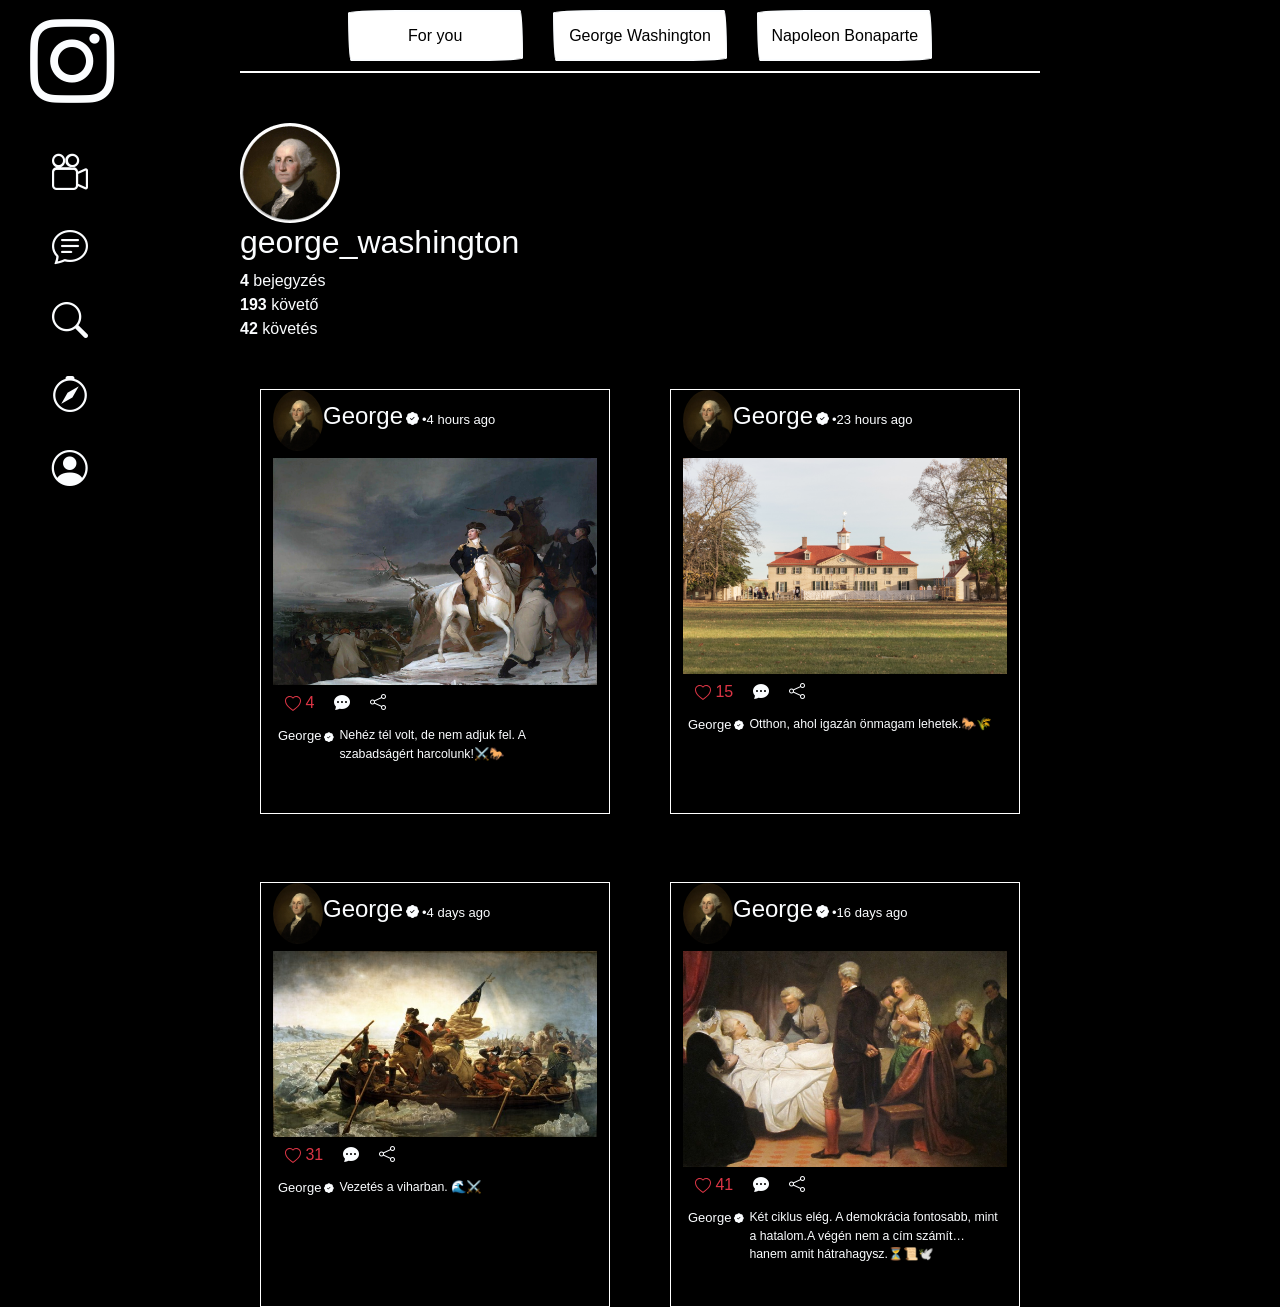
==== commit 240902f0: "kepek" ====
--- a/profilgeorge.html
+++ b/profilgeorge.html
@@ -145,7 +145,7 @@
                             <div class="cimsor_alul">
                                     <p>George</p>
                                     <i class="pipa_alul bi bi-patch-check-fill"></i>
-                                    <p class="posztszoveg">Megtiszteltetés szolgálni az új nemzetet.⚔️</p>
+                                    <p class="posztszoveg">Vezetés a viharban. 🌊⚔️</p>
 
 
                                     </div>
